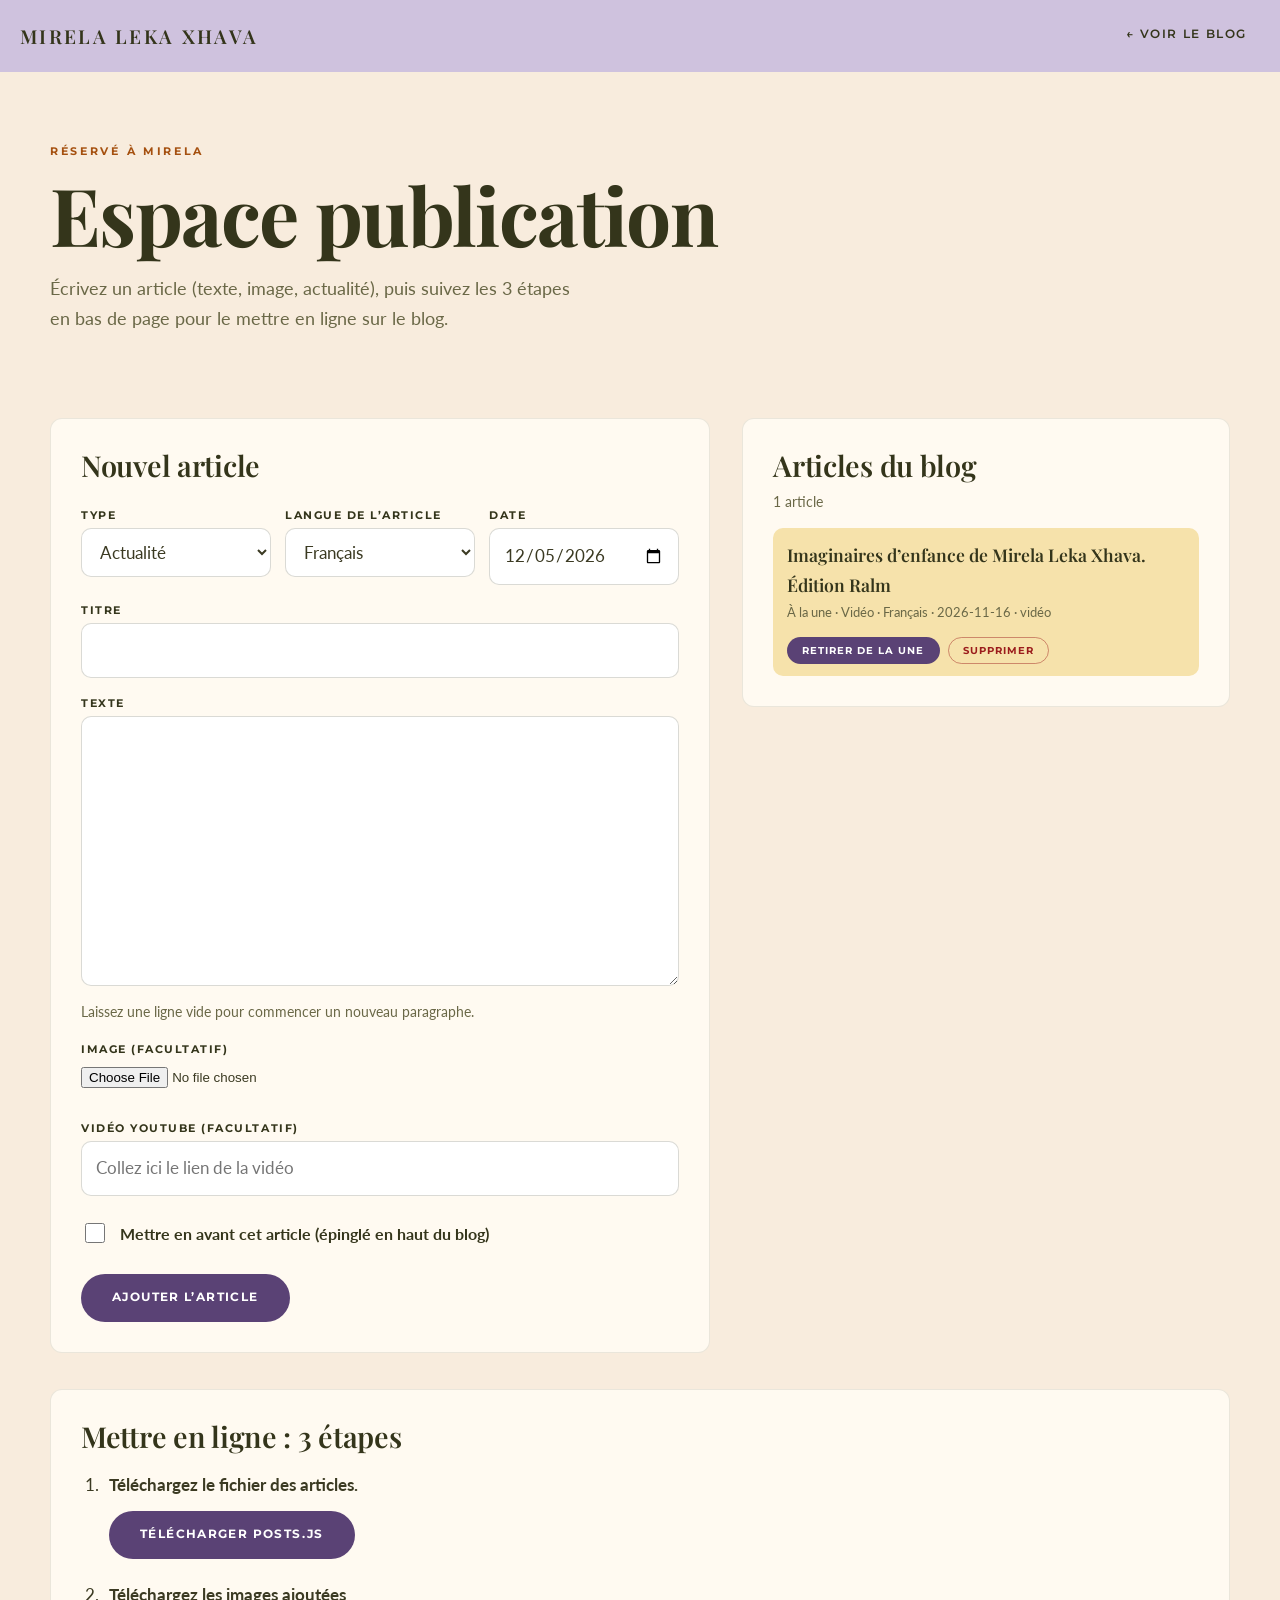
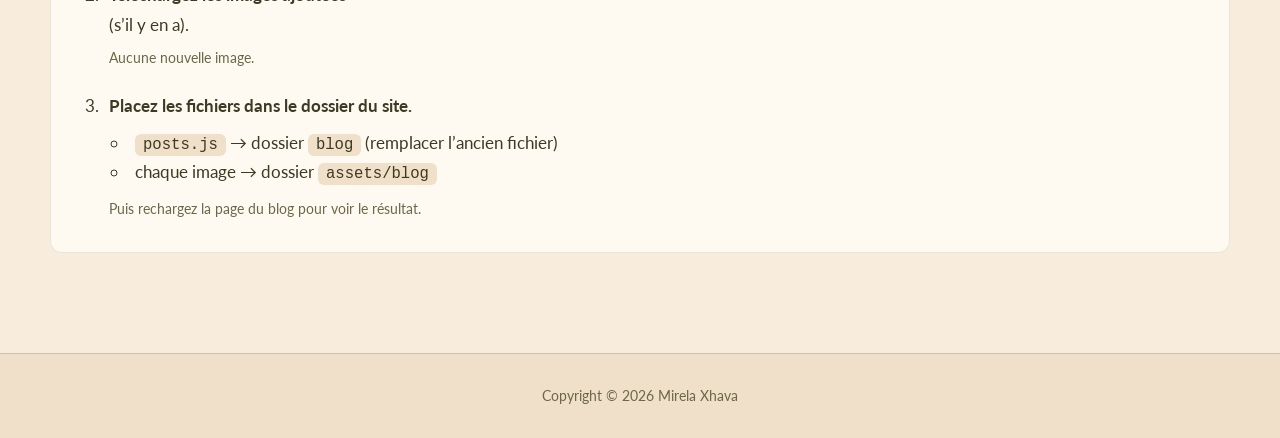
==== blog-admin.html @ 6d021f79 "Add files via upload" ====
<!DOCTYPE html>
<html lang="fr">
<head>
  <meta charset="utf-8">
  <meta name="viewport" content="width=device-width, initial-scale=1">
  <meta name="robots" content="noindex, nofollow">
  <title>Espace publication — Mirela Leka Xhava</title>
  <link rel="preconnect" href="https://fonts.googleapis.com">
  <link rel="preconnect" href="https://fonts.gstatic.com" crossorigin>
  <link href="https://fonts.googleapis.com/css2?family=Playfair+Display:ital,wght@0,400..900;1,400..900&family=Montserrat:wght@500;600;700&family=Lato:ital,wght@0,400;0,700;1,400&display=swap" rel="stylesheet">
  <link rel="stylesheet" href="css/style.css">
  <script src="blog/posts.js" defer></script>
  <script src="js/blog-admin.js" defer></script>
</head>
<body>
  <header class="topbar">
    <div class="bar">
      <a class="brand" href="index.html">Mirela <span>Leka Xhava</span></a>
      <nav class="nav" aria-label="Navigation"><a href="blog.html">← Voir le blog</a></nav>
    </div>
  </header>

  <main>
    <section class="page-hero">
      <div class="wrap">
        <span class="eyebrow">Réservé à Mirela</span>
        <h1>Espace publication</h1>
        <p>Écrivez un article (texte, image, actualité), puis suivez les 3 étapes en bas de page pour le mettre en ligne sur le blog.</p>
      </div>
    </section>

    <section class="section" style="padding-top:40px">
      <div class="wrap admin-grid">

        <form class="admin-card" id="post-form" autocomplete="off">
          <h2>Nouvel article</h2>

          <div class="admin-row">
            <div>
              <label for="f-type">Type</label>
              <select id="f-type">
                <option value="actu">Actualité</option>
                <option value="texte">Texte</option>
                <option value="photo">Photo</option>
                <option value="video">Vidéo</option>
              </select>
            </div>
            <div>
              <label for="f-lang">Langue de l’article</label>
              <select id="f-lang">
                <option value="fr">Français</option>
                <option value="sq">Shqip (albanais)</option>
                <option value="en">English</option>
                <option value="it">Italiano</option>
              </select>
            </div>
            <div>
              <label for="f-date">Date</label>
              <input type="date" id="f-date">
            </div>
          </div>

          <label for="f-title">Titre</label>
          <input type="text" id="f-title" maxlength="120" required>

          <label for="f-text">Texte</label>
          <textarea id="f-text" rows="9" required></textarea>
          <p class="admin-hint">Laissez une ligne vide pour commencer un nouveau paragraphe.</p>

          <label for="f-image">Image (facultatif)</label>
          <input type="file" id="f-image" accept="image/*">
          <img id="f-preview" alt="" hidden>

          <label for="f-video">Vidéo YouTube (facultatif)</label>
          <input type="text" id="f-video" placeholder="Collez ici le lien de la vidéo">

          <label class="admin-check" for="f-pinned">
            <input type="checkbox" id="f-pinned">
            Mettre en avant cet article (épinglé en haut du blog)
          </label>

          <p class="admin-error" id="f-error" role="alert" hidden></p>
          <button class="btn btn-primary" type="submit">Ajouter l’article</button>
        </form>

        <div>
          <div class="admin-card">
            <h2>Articles du blog</h2>
            <p class="admin-hint" id="count-line"></p>
            <ul class="admin-list" id="post-list"></ul>
          </div>
        </div>
      </div>

      <div class="wrap" style="margin-top:36px">
        <div class="admin-card admin-publish" id="publish">
          <h2>Mettre en ligne : 3 étapes</h2>
          <p class="admin-notice" id="dirty-note" hidden>Vous avez des changements pas encore publiés. Ne fermez pas cette page avant d’avoir téléchargé les fichiers ci-dessous.</p>
          <ol class="admin-steps">
            <li>
              <b>Téléchargez le fichier des articles.</b>
              <div><button class="btn btn-primary" type="button" id="dl-posts">Télécharger posts.js</button></div>
            </li>
            <li>
              <b>Téléchargez les images ajoutées</b> (s’il y en a).
              <div id="dl-images" class="admin-images"><span class="admin-hint">Aucune nouvelle image.</span></div>
            </li>
            <li>
              <b>Placez les fichiers dans le dossier du site.</b>
              <ul class="admin-where">
                <li><code>posts.js</code> → dossier <code>blog</code> (remplacer l’ancien fichier)</li>
                <li>chaque image → dossier <code>assets/blog</code></li>
              </ul>
              <span class="admin-hint">Puis rechargez la page du blog pour voir le résultat.</span>
            </li>
          </ol>
        </div>
      </div>
    </section>
  </main>

  <footer class="footer">Copyright © 2026 Mirela Xhava</footer>
</body>
</html>
---- css/style.css ----
/* ==========================================================
   Mirela Leka Xhava — site d'autrice
   Palette : crème, lavande, jaune moutarde, orange doux, vert-olive foncé (texte)
   Typo    : Playfair Display (titres) + Montserrat (menu, boutons) + Lato (texte)
   Principe : encadrés simples aux coins légèrement arrondis, aucun décor superflu.
   ========================================================== */

:root {
  --cream: #f8ecdd;
  --cream-2: #f0dfc9;
  --card: #fffaf1;
  --lavender: #cfc2de;
  --lavender-soft: #e6ddef;
  --mustard: #e9b44c;
  --mustard-soft: #f6e2ab;
  --coral-soft: #f1c8b5;
  --olive: #34351b;          /* texte et titres */
  --text: #3b3a22;
  --muted: #6a6847;
  --orange: #c8721d;         /* grands chiffres / accents de gros texte */
  --orange-text: #a5500f;    /* petit texte orange (contraste AA) */
  --orange-btn: #b45c17;     /* soulignement du menu actif */
  --violet: #5a4275;         /* boutons : violet profond tiré de la lavande (texte blanc, contraste ~8:1) */
  --violet-deep: #3e2d56;    /* survol des boutons */
  --line: rgba(52, 53, 27, .18);
  --shadow: 0 6px 20px rgba(52, 53, 27, .08);
  --radius: 12px;
  --serif: 'Playfair Display', 'Georgia', serif;
  --ui: 'Montserrat', system-ui, -apple-system, 'Segoe UI', sans-serif;
  --body: 'Lato', system-ui, -apple-system, 'Segoe UI', sans-serif;
  --bar-h: 72px;
}

*, *::before, *::after { box-sizing: border-box; }
html { scroll-behavior: smooth; scroll-padding-top: calc(var(--bar-h) + 12px); }
body {
  margin: 0;
  font-family: var(--body);
  font-size: 1.06rem;
  line-height: 1.7;
  color: var(--text);
  background: var(--cream);
  -webkit-font-smoothing: antialiased;
  overflow-x: clip;
}
img { max-width: 100%; display: block; }
a { color: var(--orange-text); }
a:hover { color: var(--olive); }
h1, h2, h3 { font-family: var(--serif); font-weight: 600; line-height: 1.15; margin: 0; color: var(--olive); letter-spacing: -.01em; }
p { margin: 0 0 1.1em; }

.wrap { width: min(1180px, 100% - 48px); margin-inline: auto; }
.wrap-narrow { width: min(820px, 100% - 48px); margin-inline: auto; }

.skip { position: absolute; left: -999px; top: 8px; background: #fff; color: var(--olive); padding: 8px 14px; border-radius: 8px; z-index: 200; }
.skip:focus { left: 8px; }

/* ---------- Bande de navigation (claire) ---------- */
.topbar { position: sticky; top: 0; z-index: 100; background: var(--lavender); color: var(--olive); }
.bar { height: var(--bar-h); display: flex; align-items: center; gap: 28px; width: min(1280px, 100% - 40px); margin-inline: auto; }
.brand { font-family: var(--serif); font-size: 1.2rem; font-weight: 600; letter-spacing: .12em; text-transform: uppercase; color: var(--olive); text-decoration: none; white-space: nowrap; }
.brand span { font-style: normal; color: inherit; }
.brand:hover { color: var(--orange-text); }

.nav { display: flex; gap: 4px; margin-left: auto; align-items: center; }
.nav a { font-family: var(--ui); color: var(--olive); text-decoration: none; font-size: .72rem; font-weight: 600; letter-spacing: .14em; text-transform: uppercase; padding: 10px 13px; border-bottom: 2px solid transparent; transition: color .2s, border-color .2s; }
.nav a:hover { color: var(--orange-text); }
.nav a[aria-current="page"] { font-weight: 700; border-bottom-color: var(--orange-btn); }

.bar-right { display: flex; align-items: center; gap: 10px; }
.lang { position: relative; }
.lang-btn { display: inline-flex; align-items: center; gap: 8px; background: transparent; color: var(--olive); border: 1.5px solid rgba(52, 53, 27, .5); border-radius: 999px; padding: 8px 16px; font: 700 .72rem var(--ui); letter-spacing: .12em; cursor: pointer; transition: background .2s; }
.lang-btn:hover { background: rgba(255, 255, 255, .45); }
.lang-btn svg { width: 14px; height: 14px; transition: transform .2s; }
.lang-btn[aria-expanded="true"] svg { transform: rotate(180deg); }
.lang-menu { position: absolute; right: 0; top: calc(100% + 10px); min-width: 170px; background: #3c3f44; border-radius: 10px; padding: 8px; margin: 0; list-style: none; box-shadow: 0 16px 40px rgba(0, 0, 0, .25); display: none; }
.lang-menu.open { display: block; }
.lang-menu button { width: 100%; text-align: left; background: none; border: 0; color: #fff; cursor: pointer; font: 700 .76rem var(--ui); letter-spacing: .12em; text-transform: uppercase; padding: 11px 14px; border-radius: 7px; }
.lang-menu button:hover, .lang-menu button:focus-visible { background: rgba(255, 255, 255, .14); outline: none; }
.lang-menu button[aria-current="true"] { color: var(--mustard); }

.burger { display: none; background: none; border: 1.5px solid rgba(52, 53, 27, .5); color: var(--olive); width: 42px; height: 38px; border-radius: 10px; cursor: pointer; }
.burger span, .burger span::before, .burger span::after { display: block; width: 18px; height: 2px; background: var(--olive); margin: auto; position: relative; content: ''; }
.burger span::before { position: absolute; top: -6px; left: 0; }
.burger span::after { position: absolute; top: 6px; left: 0; }

/* ---------- Boutons (pilule, majuscules) ---------- */
.btn { display: inline-flex; align-items: center; justify-content: center; gap: 8px; padding: 15px 30px; border-radius: 999px; text-decoration: none; font: 700 .72rem var(--ui); letter-spacing: .12em; text-transform: uppercase; border: 1.5px solid transparent; transition: transform .15s, background .2s, color .2s, border-color .2s; cursor: pointer; text-align: center; line-height: 1.35; }
.btn:hover { transform: translateY(-2px); }
.btn-primary { background: var(--violet); color: #fff; }
.btn-primary:hover { background: var(--violet-deep); color: #fff; }
.btn-ghost { background: transparent; color: var(--olive); border-color: rgba(52, 53, 27, .55); }
.btn-ghost:hover { background: var(--olive); color: #fff; border-color: var(--olive); }
.btn:focus-visible, .lang-btn:focus-visible, .nav a:focus-visible, .burger:focus-visible { outline: 3px solid var(--mustard); outline-offset: 2px; }
.btn-out::after { content: '↗'; font-size: .95rem; letter-spacing: 0; }

/* ---------- Titres de section ---------- */
.eyebrow { display: block; font: 700 .7rem var(--ui); letter-spacing: .24em; text-transform: uppercase; color: var(--orange-text); margin-bottom: 14px; }
.section { padding: 100px 0; }
.section-head { margin-bottom: 48px; }
.section-head h2 { font-size: clamp(2.3rem, 4.6vw, 3.5rem); }
.section-head p { color: var(--muted); max-width: 56ch; margin-top: 16px; }
.center { text-align: center; }
.section-head.center p { margin-inline: auto; }

/* Apparition douce */
.js .reveal { opacity: 0; translate: 0 22px; transition: opacity .7s ease, translate .7s ease, transform .25s, box-shadow .25s; }
.js .reveal.in { opacity: 1; translate: none; }

/* ---------- Hero ---------- */
/* Bandeau photo sous la barre de menu */
.banner { height: clamp(150px, 21vw, 300px); overflow: hidden; background: var(--cream-2); }
.banner img { width: 100%; height: 100%; object-fit: cover; object-position: 62% 50%; }

.hero { padding: 60px 0 88px; }
.hero-grid { display: grid; grid-template-columns: 1.3fr .7fr; gap: 64px; align-items: center; }
/* Nom : écriture manuscrite élégante (plume), sur une seule ligne ; le « M » initial domine */
.hero-name { font-family: 'Bonheur Royale', 'Snell Roundhand', cursive; font-size: clamp(3rem, 8.4vw, 6.6rem); font-weight: 400; line-height: 1.1; letter-spacing: 0; white-space: nowrap; margin: 40px 0 20px; color: var(--olive); }
.hero-name .cap { font-size: 1.35em; line-height: .6; }
.hero-quote { font-family: var(--serif); font-style: italic; font-weight: 400; font-size: clamp(1.4rem, 2.2vw, 1.9rem); line-height: 1.4; color: var(--olive); margin: 0 0 38px; padding-left: 22px; border-left: 3px solid var(--mustard); }
.hero-cta { display: flex; flex-wrap: wrap; gap: 14px; }
.hero-photo { width: 100%; max-width: 340px; justify-self: center; }
.hero-photo img { width: 100%; height: auto; aspect-ratio: 1 / 1.04; object-fit: cover; object-position: 50% 22%; border-radius: 16px; box-shadow: var(--shadow); }

/* Photos interactives : inclinaison douce au survol (voir initTilt dans main.js) */
.tilt { transition: transform .55s cubic-bezier(.2, .8, .2, 1), box-shadow .4s ease; will-change: transform; }
.tilt.is-tilting { transition: transform .12s ease-out, box-shadow .4s ease; box-shadow: 0 24px 48px rgba(52, 53, 27, .3); }

/* Bande défilante (lavande, fine) */
.ticker { background: var(--lavender); height: 54px; display: flex; align-items: center; overflow: hidden; }
.ticker-viewport { width: 100%; overflow: hidden; -webkit-mask-image: linear-gradient(90deg, transparent, #000 7%, #000 93%, transparent); mask-image: linear-gradient(90deg, transparent, #000 7%, #000 93%, transparent); }
.ticker-track { display: flex; width: max-content; animation: ticker var(--dur, 40s) linear infinite; will-change: transform; }
.ticker:hover .ticker-track { animation-play-state: paused; }
.ticker-group { display: flex; flex: none; align-items: center; list-style: none; margin: 0; padding: 0; }
.ticker-group li { display: flex; align-items: baseline; gap: 12px; padding: 0 34px; position: relative; white-space: nowrap; color: var(--olive); }
.ticker-group li::after { content: ''; position: absolute; right: -3px; top: 50%; width: 6px; height: 6px; margin-top: -3px; border-radius: 50%; background: var(--orange); }
.ticker-group b { font-family: var(--serif); font-weight: 600; font-size: 1.45rem; line-height: 1; }
.ticker-group span { font: 700 .68rem var(--ui); letter-spacing: .18em; text-transform: uppercase; }
@keyframes ticker { to { transform: translateX(-50%); } }

/* ---------- Biographie ---------- */
.bio-grid { display: grid; grid-template-columns: 400px 1fr; gap: 80px; align-items: start; }
.bio-side { position: sticky; top: calc(var(--bar-h) + 28px); }
.bio-side img { width: 100%; height: auto; aspect-ratio: 1; object-fit: cover; border-radius: 16px; box-shadow: var(--shadow); }
.bio-text p { font-size: 1.06rem; }
.bio-text p:first-of-type { font-family: var(--serif); font-size: 1.5rem; line-height: 1.5; color: var(--olive); }
.members { margin-top: 34px; padding: 26px 30px; background: var(--card); border: 1px solid var(--line); border-radius: var(--radius); }
.members h3 { font-size: 1.5rem; margin-bottom: 14px; }
.members ul { margin: 0; padding: 0; list-style: none; display: grid; gap: 9px; }
.members li { padding-left: 22px; position: relative; font-size: .98rem; }
.members li::before { content: ''; position: absolute; left: 0; top: .6em; width: 8px; height: 8px; border-radius: 50%; background: var(--mustard); }
.bio-closing { margin-top: 30px; font-family: var(--serif); font-style: italic; font-size: 1.4rem; line-height: 1.4; color: var(--orange-text); }

/* ---------- Livres ---------- */
.books { background: var(--mustard-soft); }
.book-feature { display: grid; grid-template-columns: 340px 1fr; gap: 64px; align-items: center; background: var(--lavender); border-radius: 16px; padding: 48px 56px; margin-bottom: 28px; }
.feature-cover { display: flex; align-items: center; justify-content: center; height: 460px; }
.feature-cover img { height: 100%; width: auto; max-width: 100%; object-fit: contain; border-radius: 3px; box-shadow: 0 14px 34px rgba(52, 53, 27, .3); }
.feature-label { display: inline-block; background: var(--olive); color: #fff; font: 700 .66rem var(--ui); letter-spacing: .16em; text-transform: uppercase; padding: 7px 14px; border-radius: 999px; margin-bottom: 20px; }
.feature-body h3 { font-size: clamp(2.4rem, 4.4vw, 3.6rem); font-weight: 700; margin-bottom: 8px; }
.feature-body .book-tag { display: block; margin-bottom: 4px; color: var(--olive); }
.feature-body .book-meta { margin-bottom: 18px; color: var(--olive); opacity: .8; }
.feature-desc { max-width: 50ch; margin-bottom: 28px; color: var(--olive); }
.feature-links { display: flex; flex-wrap: wrap; gap: 12px; }
.feature-links .btn { padding: 13px 22px; }

.book-grid { display: grid; grid-template-columns: repeat(4, 1fr); gap: 20px; }
.book { background: var(--card); border: 1px solid rgba(52, 53, 27, .1); border-radius: var(--radius); display: flex; flex-direction: column; overflow: hidden; transition: transform .25s, box-shadow .25s; }
.book:hover { transform: translateY(-4px); box-shadow: var(--shadow); }
.book-cover { height: 320px; display: flex; align-items: center; justify-content: center; padding: 24px 24px 16px; background: var(--cream-2); }
.book-cover img { height: 100%; width: auto; max-width: 100%; object-fit: contain; box-shadow: 0 10px 22px rgba(52, 53, 27, .25); border-radius: 2px; }
.book-body { padding: 20px 20px 22px; display: flex; flex-direction: column; gap: 5px; flex: 1; }
.book-tag { font: 700 .64rem var(--ui); letter-spacing: .14em; text-transform: uppercase; color: var(--orange-text); }
.book h3 { font-size: 1.45rem; line-height: 1.2; }
.book-sub { color: var(--muted); font-size: .92rem; font-style: italic; margin: 0; }
.book-meta { color: var(--muted); font-size: .88rem; margin: 2px 0 12px; }
.book-links { margin-top: auto; display: grid; gap: 8px; }
.book-links .btn { padding: 12px 16px; font-size: .64rem; justify-content: space-between; text-align: left; }

/* ---------- Aller plus loin ---------- */
.more-grid { display: grid; grid-template-columns: repeat(3, 1fr); gap: 20px; }
.more-card { display: flex; flex-direction: column; text-decoration: none; border-radius: var(--radius); padding: 34px 30px 30px; min-height: 270px; transition: transform .25s, box-shadow .25s; color: var(--olive); background: var(--coral-soft); }
.more-card:nth-child(2) { background: var(--lavender-soft); }
.more-card:nth-child(3) { background: var(--mustard-soft); }
.more-card:hover { transform: translateY(-4px); box-shadow: var(--shadow); color: var(--olive); }
.more-card .num { font: 700 .72rem var(--ui); letter-spacing: .2em; color: var(--orange-text); margin-bottom: auto; }
.more-card h3 { font-size: 1.9rem; margin: 36px 0 10px; }
.more-card p { margin-bottom: 20px; color: var(--olive); opacity: .85; }
.more-card .go { font: 700 .7rem var(--ui); letter-spacing: .16em; text-transform: uppercase; color: var(--orange-text); }
.more-card .go::after { content: ' →'; display: inline-block; transition: transform .2s; }
.more-card:hover .go::after { transform: translateX(5px); }

/* ---------- Contact ---------- */
.contact { background: var(--mustard); text-align: center; padding: 64px 0; position: relative; }
/* cadre très fin à l'intérieur de la zone jaune, près du bord sans le toucher */
.contact::before { content: ''; position: absolute; inset: 24px; border: 1px solid rgba(52, 53, 27, .5); border-radius: 10px; pointer-events: none; }
.contact h2 { font-size: clamp(2.5rem, 5vw, 3.8rem); margin-bottom: 16px; }
.contact .eyebrow { color: var(--olive); opacity: .75; }
.contact p { max-width: 52ch; margin-inline: auto; color: var(--olive); }
.contact-mail { margin: 4px 0 8px; font-family: var(--serif); font-weight: 800; font-size: clamp(1.15rem, 2vw, 1.4rem); letter-spacing: .01em; }
.contact-mail a { color: var(--olive); text-decoration: none; overflow-wrap: anywhere; }
.contact-mail a:hover { color: var(--orange-text); }
.contact-actions { display: flex; flex-wrap: wrap; justify-content: center; gap: 14px; margin-top: 18px; }

/* ---------- Pied de page ---------- */
.footer { background: var(--cream-2); color: var(--muted); text-align: center; padding: 30px 20px; font-size: .9rem; border-top: 1px solid var(--line); }
.footer .credit { display: block; margin-top: 6px; font-size: .78rem; opacity: .85; }
.footer .credit a { color: inherit; }

/* ---------- Pages intérieures ---------- */
.page-hero { padding: 72px 0 44px; }
.page-hero h1 { font-size: clamp(2.8rem, 6.4vw, 5rem); font-weight: 700; line-height: 1.05; letter-spacing: -.02em; }
.page-hero p { color: var(--muted); max-width: 54ch; margin: 18px 0 0; font-size: 1.1rem; }

/* Prix */
.prize-list { border-bottom: 1px solid var(--line); }
.prize { display: grid; grid-template-columns: 150px 1fr auto; gap: 32px; align-items: center; padding: 30px 4px; border-top: 1px solid var(--line); }
.prize-year { font-family: var(--serif); font-size: 2.6rem; font-weight: 600; line-height: 1; color: var(--orange); }
.prize-year.star { color: var(--muted); opacity: .6; }
.prize h2 { font-size: 1.7rem; margin-bottom: 6px; line-height: 1.2; }
.prize p { margin: 0; color: var(--muted); }
.prize-thumb { width: 140px; height: 100px; object-fit: cover; border-radius: 8px; cursor: zoom-in; }
.prize-more { font-family: var(--serif); font-style: italic; font-size: 1.5rem; color: var(--orange-text); margin-top: 30px; }

/* Entretiens */
.talk-list { display: grid; gap: 20px; }
.talk { background: var(--lavender-soft); border-radius: var(--radius); padding: 40px 42px; display: grid; gap: 12px; }
.talk:nth-child(2) { background: var(--mustard-soft); }
.talk-meta { display: flex; flex-wrap: wrap; gap: 10px; align-items: center; font-size: .88rem; color: var(--olive); }
.chip { display: inline-block; background: rgba(255, 255, 255, .65); color: var(--olive); padding: 4px 14px; font: 700 .64rem var(--ui); letter-spacing: .1em; text-transform: uppercase; border-radius: 999px; }
.talk h2 { font-size: 1.9rem; max-width: 28ch; }
.talk p { margin: 0 0 6px; color: var(--olive); }
.talk .btn { justify-self: start; margin-top: 10px; }

/* Galerie */
.gallery { columns: 3 280px; column-gap: 20px; }
.shot { break-inside: avoid; margin: 0 0 20px; background: var(--card); border: 1px solid rgba(52, 53, 27, .1); border-radius: var(--radius); overflow: hidden; }
.shot .frame { overflow: hidden; }
.shot img { width: 100%; height: auto; cursor: zoom-in; transition: transform .4s; }
.shot:hover img { transform: scale(1.03); }
.shot figcaption { padding: 14px 18px 18px; font-size: .92rem; color: var(--muted); line-height: 1.5; }

/* Lightbox */
.lightbox { position: fixed; inset: 0; z-index: 300; background: rgba(30, 28, 18, .92); display: none; align-items: center; justify-content: center; flex-direction: column; padding: 28px; gap: 14px; }
.lightbox.open { display: flex; }
.lightbox img { max-width: min(1100px, 100%); max-height: 78vh; border-radius: 6px; }
.lightbox p { color: #f1ead9; text-align: center; max-width: 70ch; margin: 0; font-size: .98rem; }
.lightbox button { position: absolute; top: 18px; right: 22px; background: rgba(255, 255, 255, .16); border: 0; color: #fff; width: 44px; height: 44px; border-radius: 50%; font-size: 1.5rem; cursor: pointer; }
.lightbox button:hover { background: rgba(255, 255, 255, .28); }

/* ---------- Blog ---------- */
.post-grid { display: grid; grid-template-columns: repeat(3, 1fr); gap: 22px; align-items: start; }
.post-card { display: flex; flex-direction: column; background: var(--card); border: 1px solid rgba(52, 53, 27, .1); border-radius: var(--radius); overflow: hidden; text-decoration: none; color: var(--text); transition: transform .25s, box-shadow .25s; }
.post-card:hover { transform: translateY(-4px); box-shadow: var(--shadow); color: var(--text); }
.post-card .thumb { width: 100%; height: auto; aspect-ratio: 16 / 10; object-fit: cover; display: block; background: var(--cream-2); }
.post-body { padding: 20px 22px 24px; display: flex; flex-direction: column; gap: 10px; flex: 1; }
.post-meta { display: flex; flex-wrap: wrap; gap: 8px; align-items: center; font-size: .84rem; color: var(--muted); }
.chip[data-type="actu"] { background: var(--mustard-soft); }
.chip[data-type="texte"] { background: var(--lavender-soft); }
.chip[data-type="photo"] { background: var(--coral-soft); }
.chip-lang { background: transparent; border: 1px solid var(--line); }
.post-title { font-size: 1.55rem; line-height: 1.15; margin: 0; }
.post-excerpt { margin: 0; color: var(--text); }
.post-more { margin-top: auto; font: 700 .68rem var(--ui); letter-spacing: .16em; text-transform: uppercase; color: var(--orange-text); }
.post-empty { text-align: center; color: var(--muted); padding: 24px 0 8px; }
.blog-welcome { max-width: 720px; margin: 0 auto 36px; padding: 24px 30px; background: var(--mustard-soft); border-radius: var(--radius); text-align: center; font-family: var(--serif); font-style: italic; font-size: 1.35rem; line-height: 1.45; color: var(--olive); }

.post-view { max-width: 760px; margin-inline: auto; padding-top: 24px; }
.post-view .post-meta { margin-top: 20px; }
.post-view h1 { font-size: clamp(2.2rem, 5vw, 3.4rem); margin: 12px 0 22px; }
.post-back { font: 700 .72rem var(--ui); letter-spacing: .14em; text-transform: uppercase; color: var(--olive); text-decoration: none; }
.post-back:hover { color: var(--orange-text); }
.post-image { width: 100%; height: auto; border-radius: var(--radius); margin: 6px 0 28px; display: block; }
.post-para { font-size: 1.12rem; white-space: pre-line; }
.post-view .btn { margin-top: 18px; }

/* Articles mis en avant (épinglés) et vidéos */
.chip[data-type="video"] { background: var(--lavender); }
.chip-pin { background: var(--olive); color: #fff; }
.post-card.is-pinned { grid-column: 1 / -1; flex-direction: row; background: #fff; border-color: rgba(52, 53, 27, .28); box-shadow: var(--shadow); }
.post-card.is-pinned .thumb, .post-card.is-pinned .post-media-video { width: 46%; flex: none; aspect-ratio: auto; min-height: 280px; height: auto; }
.post-card.is-pinned .thumb { object-fit: cover; }
.post-card.is-pinned .post-body { padding: 34px 40px; justify-content: center; }
.post-card.is-pinned .post-title { font-size: clamp(1.8rem, 3vw, 2.4rem); }
.post-media-video { aspect-ratio: 16 / 10; background: var(--lavender); display: grid; place-items: center; }
.play { width: 72px; height: 72px; border-radius: 50%; background: var(--violet); position: relative; box-shadow: 0 8px 22px rgba(62, 45, 86, .35); transition: transform .25s; }
.play::after { content: ''; position: absolute; left: 29px; top: 21px; border-left: 22px solid #fff; border-top: 15px solid transparent; border-bottom: 15px solid transparent; }
.post-card:hover .play { transform: scale(1.1); }
.post-video { position: relative; aspect-ratio: 16 / 9; border-radius: var(--radius); overflow: hidden; background: #1c1c14; margin: 6px 0 14px; }
.post-video iframe { position: absolute; inset: 0; width: 100%; height: 100%; border: 0; }
.post-yt { display: inline-block; margin: 0 0 26px; font: 700 .72rem var(--ui); letter-spacing: .14em; text-transform: uppercase; color: var(--orange-text); }

/* Section « À la une » de l'accueil */
.featured-home[hidden] { display: none; }
.featured-home { padding-bottom: 40px; }
.home-featured { display: grid; gap: 22px; max-width: 1040px; margin-inline: auto; }
.home-featured-all { text-align: center; margin: 34px 0 0; }

/* Espace publication */
.admin-grid { display: grid; grid-template-columns: 1.15fr .85fr; gap: 32px; align-items: start; }
.admin-card { background: var(--card); border: 1px solid rgba(52, 53, 27, .1); border-radius: var(--radius); padding: 30px; }
.admin-card h2 { font-size: 1.8rem; margin-bottom: 8px; }
.admin-card label { display: block; font: 700 .68rem var(--ui); letter-spacing: .14em; text-transform: uppercase; color: var(--olive); margin: 18px 0 6px; }
.admin-card input[type="text"], .admin-card input[type="date"], .admin-card select, .admin-card textarea { width: 100%; padding: 12px 14px; border: 1px solid var(--line); border-radius: 10px; background: #fff; font: inherit; color: var(--text); }
.admin-card textarea { resize: vertical; line-height: 1.6; }
.admin-card input:focus, .admin-card select:focus, .admin-card textarea:focus { outline: 3px solid var(--lavender); border-color: var(--violet); }
.admin-row { display: grid; grid-template-columns: 1fr 1fr 1fr; gap: 14px; }
.admin-hint { color: var(--muted); font-size: .88rem; margin: 6px 0 0; }
.admin-error { color: #9b1c1c; font-weight: 700; margin: 14px 0 0; }
.admin-card label.admin-check { display: flex; align-items: center; gap: 12px; text-transform: none; letter-spacing: 0; font: 700 1rem var(--body); color: var(--olive); margin-top: 24px; cursor: pointer; }
.admin-card label.admin-check input { width: 20px; height: 20px; accent-color: var(--violet); flex: none; }
.admin-actions { display: flex; gap: 8px; flex: none; flex-wrap: wrap; justify-content: flex-end; }
.admin-pin { background: none; border: 1px solid rgba(90, 66, 117, .5); color: var(--violet); border-radius: 999px; padding: 6px 14px; font: 700 .64rem var(--ui); letter-spacing: .1em; text-transform: uppercase; cursor: pointer; }
.admin-pin:hover, .admin-pin.is-on { background: var(--violet); color: #fff; }
.admin-item.is-pinned { background: var(--mustard-soft); }
.admin-card .btn { margin-top: 22px; }
#f-preview { max-width: 220px; border-radius: 10px; margin-top: 12px; }
.admin-list { list-style: none; margin: 14px 0 0; padding: 0; display: grid; gap: 10px; }
.admin-item { display: flex; justify-content: space-between; align-items: center; gap: 14px; padding: 12px 14px; background: var(--cream); border-radius: 10px; }
.admin-item { flex-wrap: wrap; }
.admin-item-info { display: grid; gap: 2px; min-width: 0; flex: 1 1 220px; }
.admin-item-info strong { font-family: var(--serif); font-size: 1.1rem; font-weight: 600; color: var(--olive); }
.admin-item-info span { font-size: .8rem; color: var(--muted); }
.admin-del { flex: none; background: none; border: 1px solid rgba(155, 28, 28, .45); color: #9b1c1c; border-radius: 999px; padding: 6px 14px; font: 700 .64rem var(--ui); letter-spacing: .1em; text-transform: uppercase; cursor: pointer; }
.admin-del:hover { background: #9b1c1c; color: #fff; }
.admin-notice { background: var(--mustard-soft); border-radius: 10px; padding: 12px 16px; margin: 12px 0 0; color: var(--olive); }
.admin-steps { margin: 18px 0 0; padding-left: 22px; display: grid; gap: 22px; }
.admin-steps li { padding-left: 6px; }
.admin-steps b { display: block; font-size: 1.05rem; margin-bottom: 2px; }
.admin-steps .btn { margin-top: 10px; }
.admin-images { display: flex; flex-wrap: wrap; gap: 10px; }
.admin-where { margin: 8px 0 6px; padding-left: 20px; }
.admin-where code { background: var(--cream-2); padding: 2px 8px; border-radius: 6px; font-size: .92em; }

/* ---------- Responsive ---------- */
/* le menu a 8 entrées : il passe en « burger » un peu plus tôt */
@media (max-width: 980px) {
  .burger { display: inline-block; }
  .nav { position: absolute; left: 0; right: 0; top: var(--bar-h); background: var(--lavender); flex-direction: column; align-items: stretch; padding: 8px 20px 18px; margin: 0; display: none; border-top: 1px solid rgba(52, 53, 27, .2); box-shadow: 0 16px 28px rgba(52, 53, 27, .15); }
  .nav.open { display: flex; }
  .nav a { padding: 14px 6px; font-size: .78rem; border-bottom: 0; }
  .nav a[aria-current="page"] { color: var(--orange-text); }
  .bar-right { margin-left: auto; }
}
@media (max-width: 1120px) {
  .nav a { padding: 10px 8px; font-size: .66rem; }
  .bar { gap: 14px; }
  .brand { font-size: 1.05rem; letter-spacing: .1em; }
  .book-grid { grid-template-columns: repeat(2, 1fr); }
  .book-feature { grid-template-columns: 300px 1fr; gap: 44px; padding: 40px; }
}
@media (max-width: 900px) {
  .burger { display: inline-block; }
  .nav { position: absolute; left: 0; right: 0; top: var(--bar-h); background: var(--lavender); flex-direction: column; align-items: stretch; padding: 8px 20px 18px; margin: 0; display: none; border-top: 1px solid rgba(52, 53, 27, .2); box-shadow: 0 16px 28px rgba(52, 53, 27, .15); }
  .nav.open { display: flex; }
  .nav a { padding: 14px 6px; font-size: .78rem; border-bottom: 0; }
  .nav a[aria-current="page"] { color: var(--orange-text); }
  .bar-right { margin-left: auto; }
  .hero { padding: 40px 0 72px; }
  .hero-grid { grid-template-columns: 1fr; gap: 40px; }
  .hero-photo { order: -1; max-width: 300px; }
  .bio-grid { grid-template-columns: 1fr; gap: 40px; }
  .bio-side { position: static; max-width: 440px; }
  .book-feature { grid-template-columns: 1fr; padding: 36px 28px; gap: 32px; }
  .feature-cover { height: 380px; }
  .more-grid { grid-template-columns: 1fr; }
  .more-card { min-height: 0; }
  .more-card h3 { margin-top: 24px; }
  .prize { grid-template-columns: 1fr; gap: 10px; padding: 26px 4px; }
  .section { padding: 76px 0; }
}
@media (max-width: 640px) {
  .wrap, .wrap-narrow { width: calc(100% - 32px); }
  .bar { width: calc(100% - 28px); }
  .brand { font-size: .92rem; letter-spacing: .08em; }
  .book-grid { grid-template-columns: 1fr; max-width: 400px; margin-inline: auto; }
  .talk { padding: 32px 24px; }
  .ticker-group li { padding: 0 24px; }
  .contact::before { inset: 10px; }
}
@media (max-width: 1120px) {
  .post-grid { grid-template-columns: repeat(2, 1fr); }
}
@media (max-width: 900px) {
  .admin-grid { grid-template-columns: 1fr; }
  .post-card.is-pinned { flex-direction: column; }
  .post-card.is-pinned .thumb, .post-card.is-pinned .post-media-video { width: 100%; min-height: 0; aspect-ratio: 16 / 10; }
  .post-card.is-pinned .post-body { padding: 24px 22px 26px; }
}
@media (max-width: 640px) {
  .post-grid { grid-template-columns: 1fr; }
  .admin-row { grid-template-columns: 1fr; }
  .admin-card { padding: 22px; }
}
@media (prefers-reduced-motion: reduce) {
  *, *::before, *::after { transition: none !important; scroll-behavior: auto !important; animation: none !important; }
  .js .reveal { opacity: 1; translate: none; }
  /* bande fixe, sans défilement */
  .ticker-track { width: 100%; justify-content: center; flex-wrap: wrap; }
  .ticker-group.clone, .ticker-group li.dup { display: none; }
  .ticker { height: auto; padding: 12px 0; }
  .ticker-viewport { -webkit-mask-image: none; mask-image: none; }
}
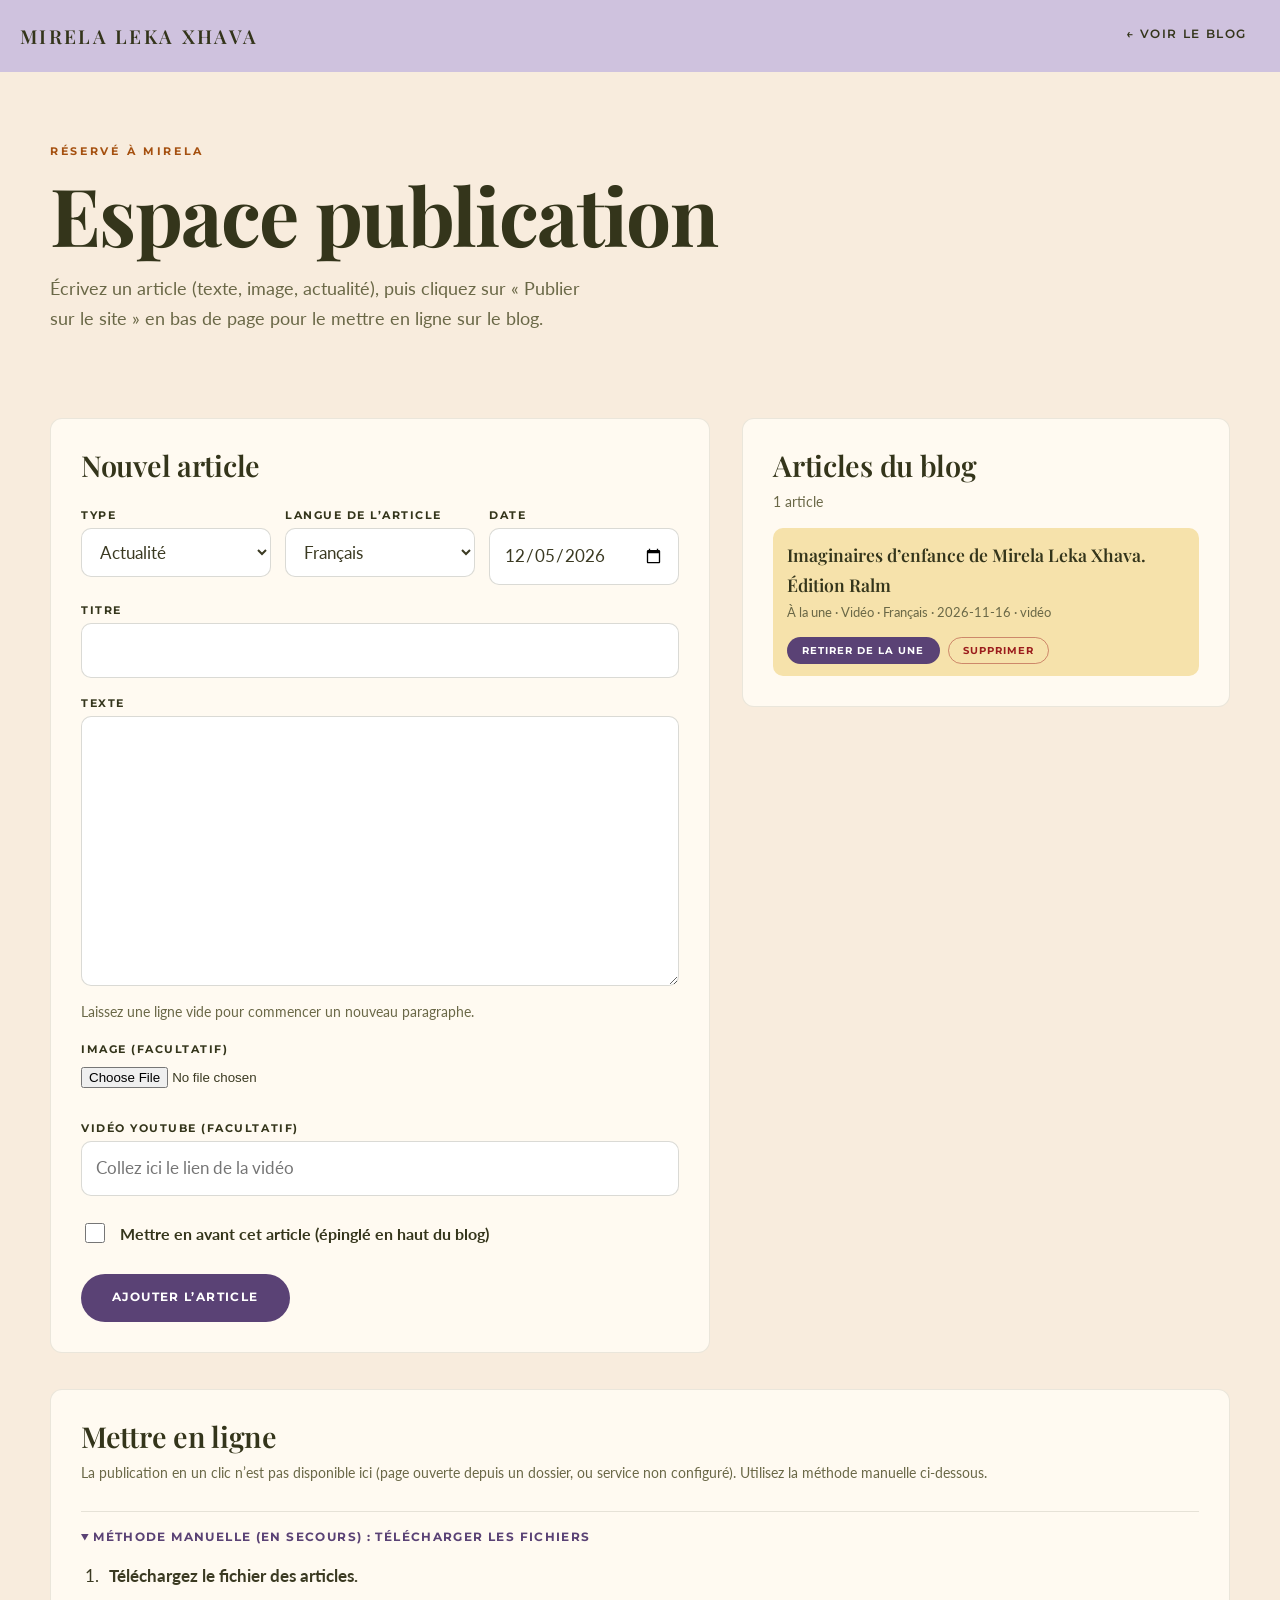
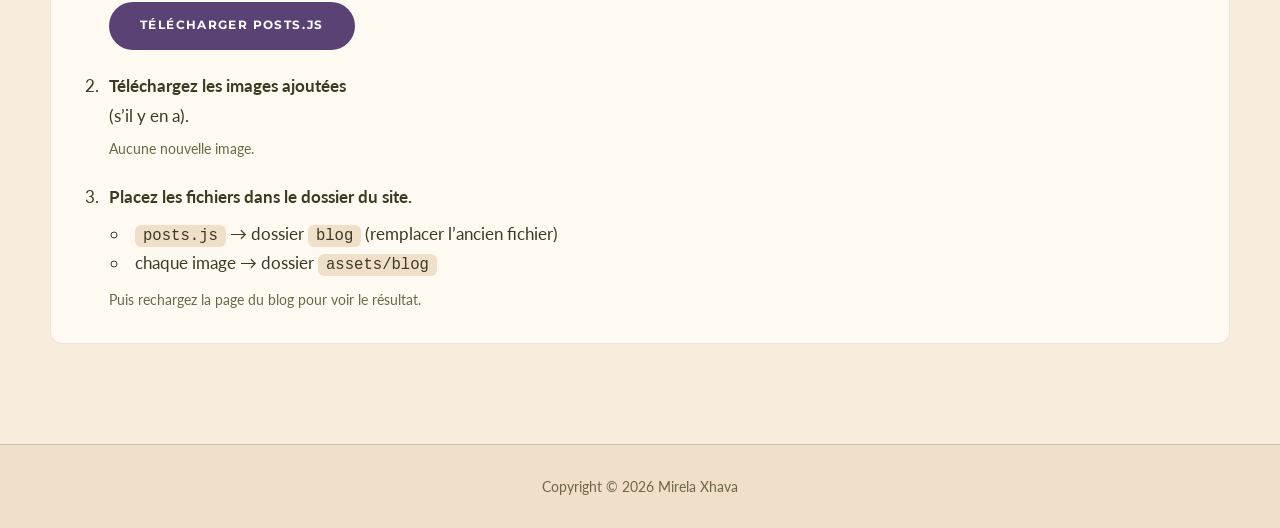
==== commit 914b5adf: "Add files via upload" ====
--- a/blog-admin.html
+++ b/blog-admin.html
@@ -25,7 +25,7 @@
       <div class="wrap">
         <span class="eyebrow">Réservé à Mirela</span>
         <h1>Espace publication</h1>
-        <p>Écrivez un article (texte, image, actualité), puis suivez les 3 étapes en bas de page pour le mettre en ligne sur le blog.</p>
+        <p>Écrivez un article (texte, image, actualité), puis cliquez sur « Publier sur le site » en bas de page pour le mettre en ligne sur le blog.</p>
       </div>
     </section>
 
@@ -94,8 +94,26 @@
 
       <div class="wrap" style="margin-top:36px">
         <div class="admin-card admin-publish" id="publish">
-          <h2>Mettre en ligne : 3 étapes</h2>
-          <p class="admin-notice" id="dirty-note" hidden>Vous avez des changements pas encore publiés. Ne fermez pas cette page avant d’avoir téléchargé les fichiers ci-dessous.</p>
+          <h2>Mettre en ligne</h2>
+          <p class="admin-notice" id="dirty-note" hidden>Vous avez des changements pas encore publiés. Ne fermez pas cette page avant de les avoir publiés.</p>
+
+          <div id="online" hidden>
+            <p class="admin-hint">Un seul clic : les changements sont envoyés au site, qui se met à jour tout seul.</p>
+            <label for="f-password">Mot de passe</label>
+            <input type="password" id="f-password" autocomplete="current-password">
+            <label class="admin-check" for="f-remember">
+              <input type="checkbox" id="f-remember" checked>
+              Se souvenir du mot de passe sur cet ordinateur
+            </label>
+            <p class="admin-error" id="p-error" role="alert" hidden></p>
+            <p class="admin-success" id="p-ok" role="status" hidden></p>
+            <button class="btn btn-primary" type="button" id="publish-btn">Publier sur le site</button>
+          </div>
+
+          <p class="admin-hint" id="offline-note" hidden>La publication en un clic n’est pas disponible ici (page ouverte depuis un dossier, ou service non configuré). Utilisez la méthode manuelle ci-dessous.</p>
+
+          <details class="admin-manual" id="manual">
+          <summary>Méthode manuelle (en secours) : télécharger les fichiers</summary>
           <ol class="admin-steps">
             <li>
               <b>Téléchargez le fichier des articles.</b>
@@ -114,6 +132,7 @@
               <span class="admin-hint">Puis rechargez la page du blog pour voir le résultat.</span>
             </li>
           </ol>
+          </details>
         </div>
       </div>
     </section>
--- a/css/style.css
+++ b/css/style.css
@@ -328,6 +328,11 @@
 .admin-steps li { padding-left: 6px; }
 .admin-steps b { display: block; font-size: 1.05rem; margin-bottom: 2px; }
 .admin-steps .btn { margin-top: 10px; }
+.admin-card input[type="password"] { width: 100%; max-width: 380px; padding: 12px 14px; border: 1px solid var(--line); border-radius: 10px; background: #fff; font: inherit; color: var(--text); }
+.admin-card input[type="password"]:focus { outline: 3px solid var(--lavender); border-color: var(--violet); }
+.admin-success { color: #2f5d2f; font-weight: 700; margin: 14px 0 0; }
+.admin-manual { margin-top: 26px; border-top: 1px solid rgba(52, 53, 27, .12); padding-top: 18px; }
+.admin-manual summary { cursor: pointer; font: 700 .72rem var(--ui); letter-spacing: .12em; text-transform: uppercase; color: var(--violet); }
 .admin-images { display: flex; flex-wrap: wrap; gap: 10px; }
 .admin-where { margin: 8px 0 6px; padding-left: 20px; }
 .admin-where code { background: var(--cream-2); padding: 2px 8px; border-radius: 6px; font-size: .92em; }
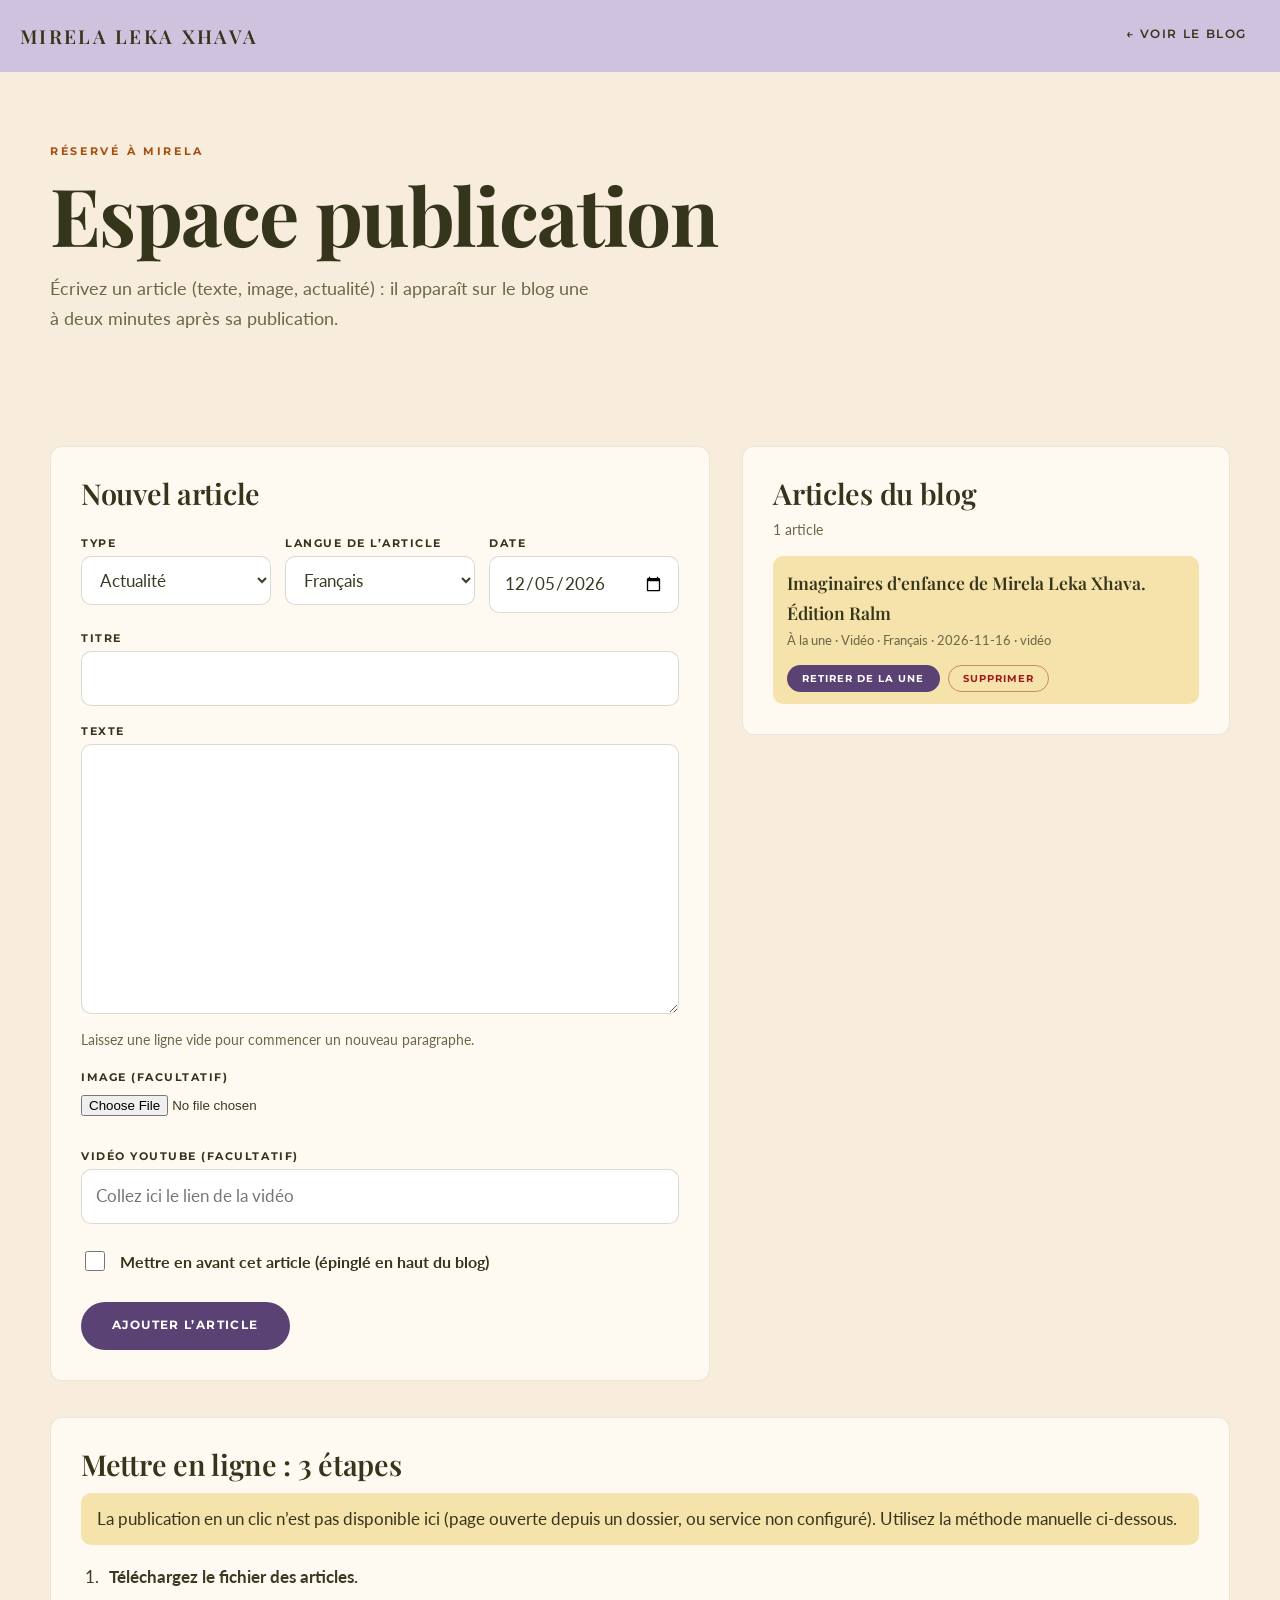
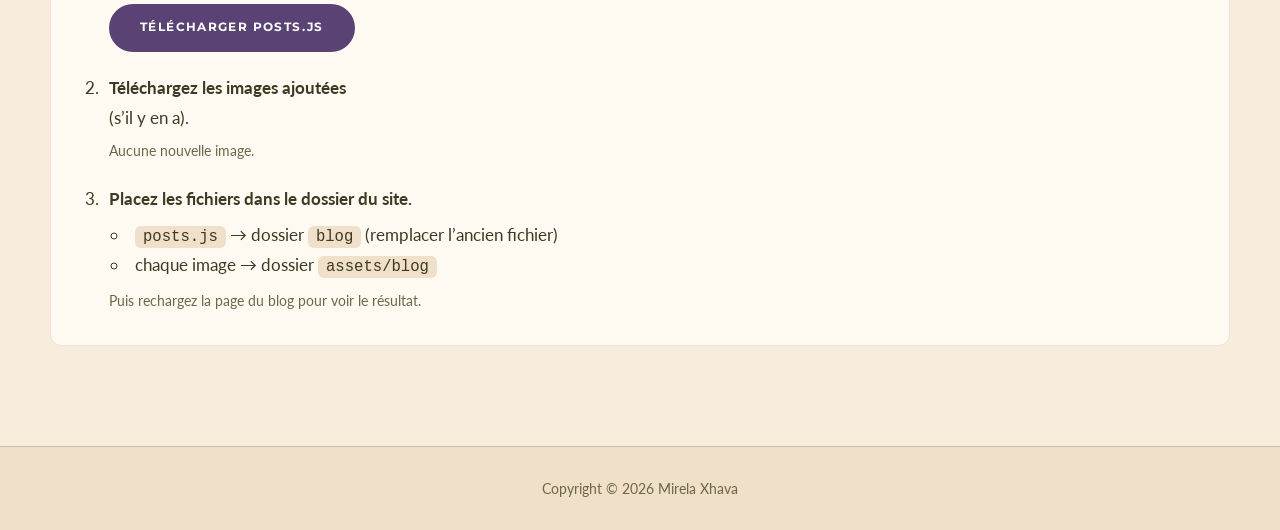
==== commit d54f86e3: "Add files via upload" ====
--- a/blog-admin.html
+++ b/blog-admin.html
@@ -25,12 +25,25 @@
       <div class="wrap">
         <span class="eyebrow">Réservé à Mirela</span>
         <h1>Espace publication</h1>
-        <p>Écrivez un article (texte, image, actualité), puis cliquez sur « Publier sur le site » en bas de page pour le mettre en ligne sur le blog.</p>
+        <p>Écrivez un article (texte, image, actualité) : il apparaît sur le blog une à deux minutes après sa publication.</p>
       </div>
     </section>
 
     <section class="section" style="padding-top:40px">
-      <div class="wrap admin-grid">
+      <div class="wrap" id="online" hidden>
+        <div class="admin-card admin-login">
+          <div>
+            <label for="f-password">Mot de passe de l’auteur</label>
+            <input type="password" id="f-password" autocomplete="current-password">
+          </div>
+          <label class="admin-check" for="f-remember">
+            <input type="checkbox" id="f-remember" checked>
+            Se souvenir du mot de passe sur cet ordinateur
+          </label>
+        </div>
+      </div>
+
+      <div class="wrap admin-grid" style="margin-top:28px">
 
         <form class="admin-card" id="post-form" autocomplete="off">
           <h2>Nouvel article</h2>
@@ -80,7 +93,7 @@
           </label>
 
           <p class="admin-error" id="f-error" role="alert" hidden></p>
-          <button class="btn btn-primary" type="submit">Ajouter l’article</button>
+          <button class="btn btn-primary" type="submit" id="submit-btn">Publier l’article</button>
         </form>
 
         <div>
@@ -92,28 +105,12 @@
         </div>
       </div>
 
-      <div class="wrap" style="margin-top:36px">
-        <div class="admin-card admin-publish" id="publish">
-          <h2>Mettre en ligne</h2>
-          <p class="admin-notice" id="dirty-note" hidden>Vous avez des changements pas encore publiés. Ne fermez pas cette page avant de les avoir publiés.</p>
-
-          <div id="online" hidden>
-            <p class="admin-hint">Un seul clic : les changements sont envoyés au site, qui se met à jour tout seul.</p>
-            <label for="f-password">Mot de passe</label>
-            <input type="password" id="f-password" autocomplete="current-password">
-            <label class="admin-check" for="f-remember">
-              <input type="checkbox" id="f-remember" checked>
-              Se souvenir du mot de passe sur cet ordinateur
-            </label>
-            <p class="admin-error" id="p-error" role="alert" hidden></p>
-            <p class="admin-success" id="p-ok" role="status" hidden></p>
-            <button class="btn btn-primary" type="button" id="publish-btn">Publier sur le site</button>
-          </div>
-
-          <p class="admin-hint" id="offline-note" hidden>La publication en un clic n’est pas disponible ici (page ouverte depuis un dossier, ou service non configuré). Utilisez la méthode manuelle ci-dessous.</p>
-
-          <details class="admin-manual" id="manual">
-          <summary>Méthode manuelle (en secours) : télécharger les fichiers</summary>
+      <!-- Méthode manuelle : visible seulement si la publication en un clic n'est pas disponible -->
+      <div class="wrap" id="publish" style="margin-top:36px" hidden>
+        <div class="admin-card admin-publish">
+          <h2>Mettre en ligne : 3 étapes</h2>
+          <p class="admin-notice">La publication en un clic n’est pas disponible ici (page ouverte depuis un dossier, ou service non configuré). Utilisez la méthode manuelle ci-dessous.</p>
+          <p class="admin-notice" id="dirty-note" hidden>Vous avez des changements pas encore publiés. Ne fermez pas cette page avant d’avoir téléchargé les fichiers ci-dessous.</p>
           <ol class="admin-steps">
             <li>
               <b>Téléchargez le fichier des articles.</b>
@@ -132,12 +129,13 @@
               <span class="admin-hint">Puis rechargez la page du blog pour voir le résultat.</span>
             </li>
           </ol>
-          </details>
         </div>
       </div>
     </section>
   </main>
 
+  <div class="admin-toast" id="toast" role="status" aria-live="polite" hidden></div>
+
   <footer class="footer">Copyright © 2026 Mirela Xhava</footer>
 </body>
 </html>
--- a/css/style.css
+++ b/css/style.css
@@ -263,6 +263,9 @@
 .post-excerpt { margin: 0; color: var(--text); }
 .post-more { margin-top: auto; font: 700 .68rem var(--ui); letter-spacing: .16em; text-transform: uppercase; color: var(--orange-text); }
 .post-empty { text-align: center; color: var(--muted); padding: 24px 0 8px; }
+.blog-post-wrap { text-align: right; margin: 0 0 14px; }
+.blog-post-btn { display: inline-block; padding: 6px 14px; border: 1px solid rgba(90, 66, 117, .4); border-radius: 999px; font: 700 .62rem var(--ui); letter-spacing: .12em; text-transform: uppercase; color: var(--violet); opacity: .75; transition: opacity .2s, background .2s, color .2s; }
+.blog-post-btn:hover, .blog-post-btn:focus-visible { opacity: 1; background: var(--violet); color: #fff; }
 .blog-welcome { max-width: 720px; margin: 0 auto 36px; padding: 24px 30px; background: var(--mustard-soft); border-radius: var(--radius); text-align: center; font-family: var(--serif); font-style: italic; font-size: 1.35rem; line-height: 1.45; color: var(--olive); }
 
 .post-view { max-width: 760px; margin-inline: auto; padding-top: 24px; }
@@ -330,9 +333,11 @@
 .admin-steps .btn { margin-top: 10px; }
 .admin-card input[type="password"] { width: 100%; max-width: 380px; padding: 12px 14px; border: 1px solid var(--line); border-radius: 10px; background: #fff; font: inherit; color: var(--text); }
 .admin-card input[type="password"]:focus { outline: 3px solid var(--lavender); border-color: var(--violet); }
-.admin-success { color: #2f5d2f; font-weight: 700; margin: 14px 0 0; }
-.admin-manual { margin-top: 26px; border-top: 1px solid rgba(52, 53, 27, .12); padding-top: 18px; }
-.admin-manual summary { cursor: pointer; font: 700 .72rem var(--ui); letter-spacing: .12em; text-transform: uppercase; color: var(--violet); }
+.admin-login { display: flex; flex-wrap: wrap; align-items: end; gap: 8px 36px; padding: 22px 30px; }
+.admin-login label.admin-check { margin: 0 0 14px; }
+.admin-toast { position: fixed; left: 50%; bottom: 24px; transform: translateX(-50%); z-index: 50; max-width: min(92vw, 560px); padding: 14px 22px; border-radius: 12px; background: var(--olive); color: #fff; font-weight: 700; box-shadow: 0 10px 30px rgba(0, 0, 0, .22); text-align: center; }
+.admin-toast.is-error { background: #9b1c1c; }
+.is-busy .admin-pin, .is-busy .admin-del, .is-busy #submit-btn { opacity: .5; pointer-events: none; }
 .admin-images { display: flex; flex-wrap: wrap; gap: 10px; }
 .admin-where { margin: 8px 0 6px; padding-left: 20px; }
 .admin-where code { background: var(--cream-2); padding: 2px 8px; border-radius: 6px; font-size: .92em; }
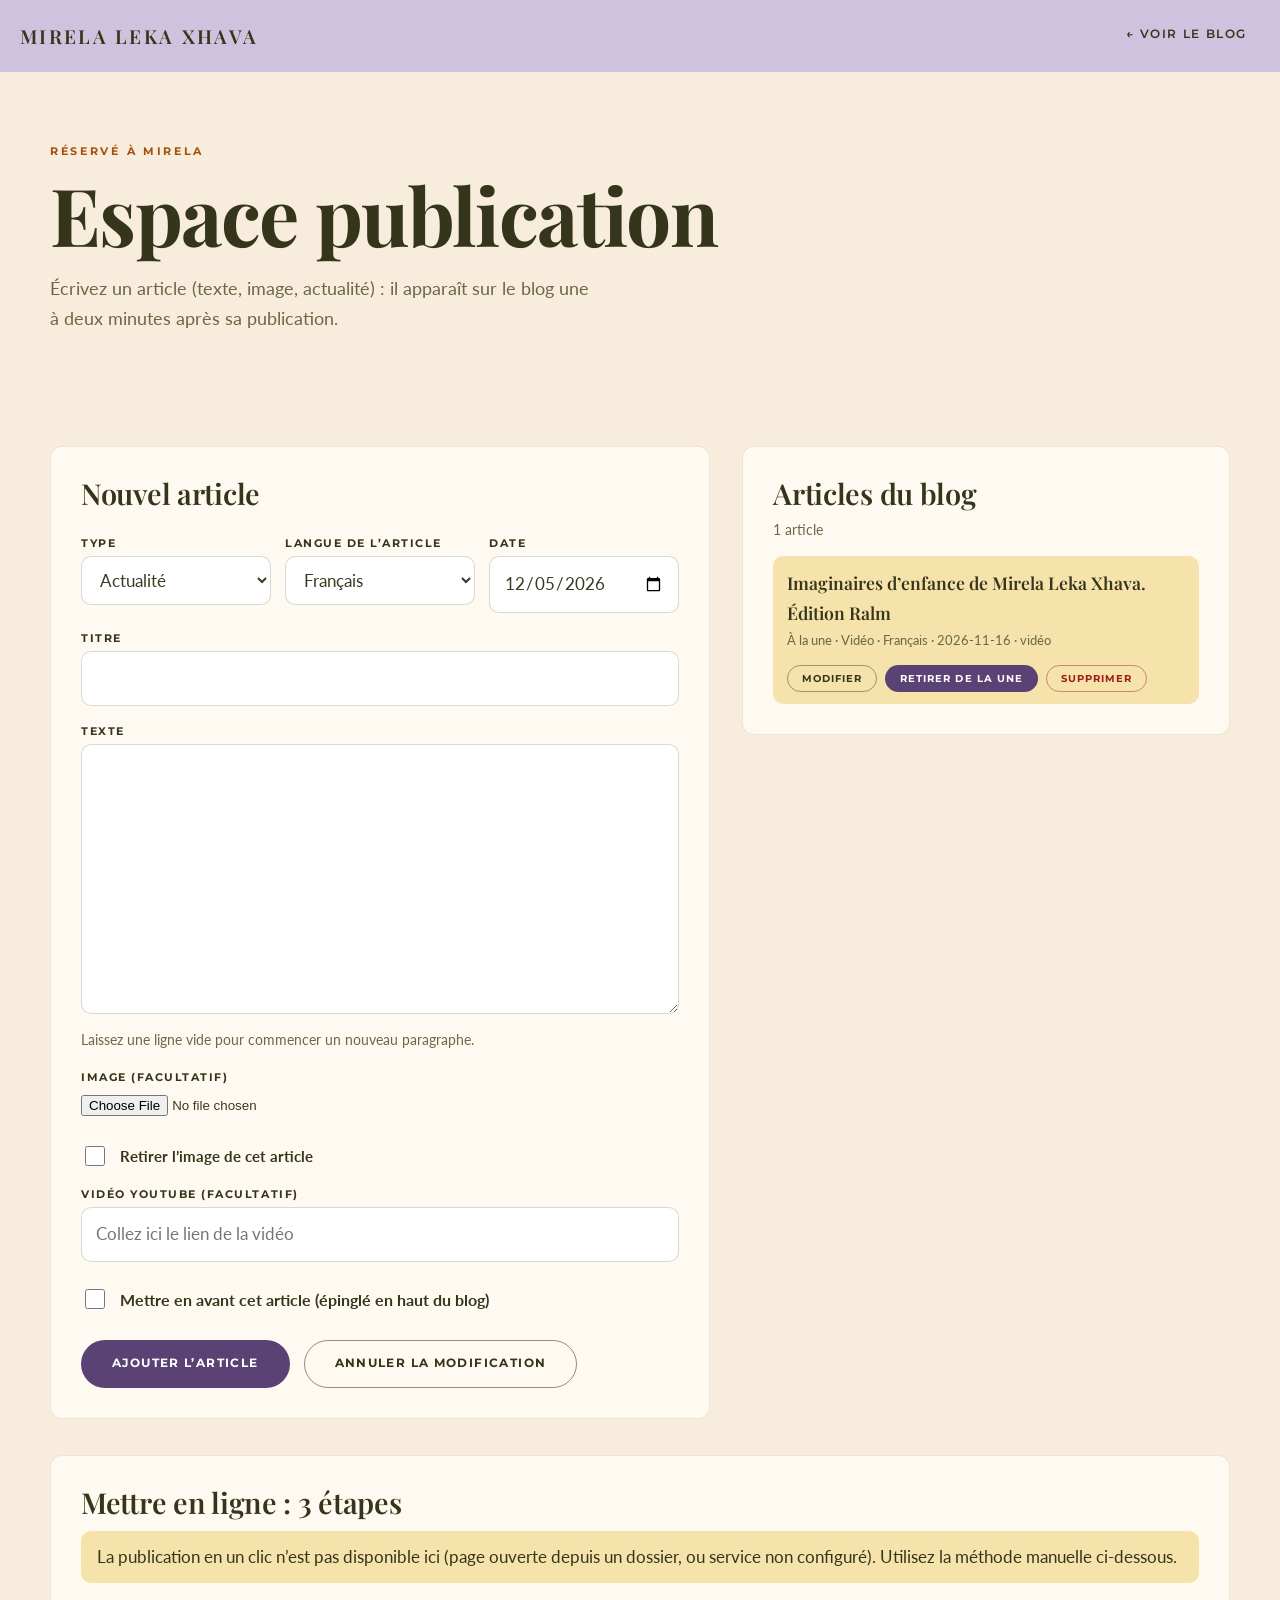
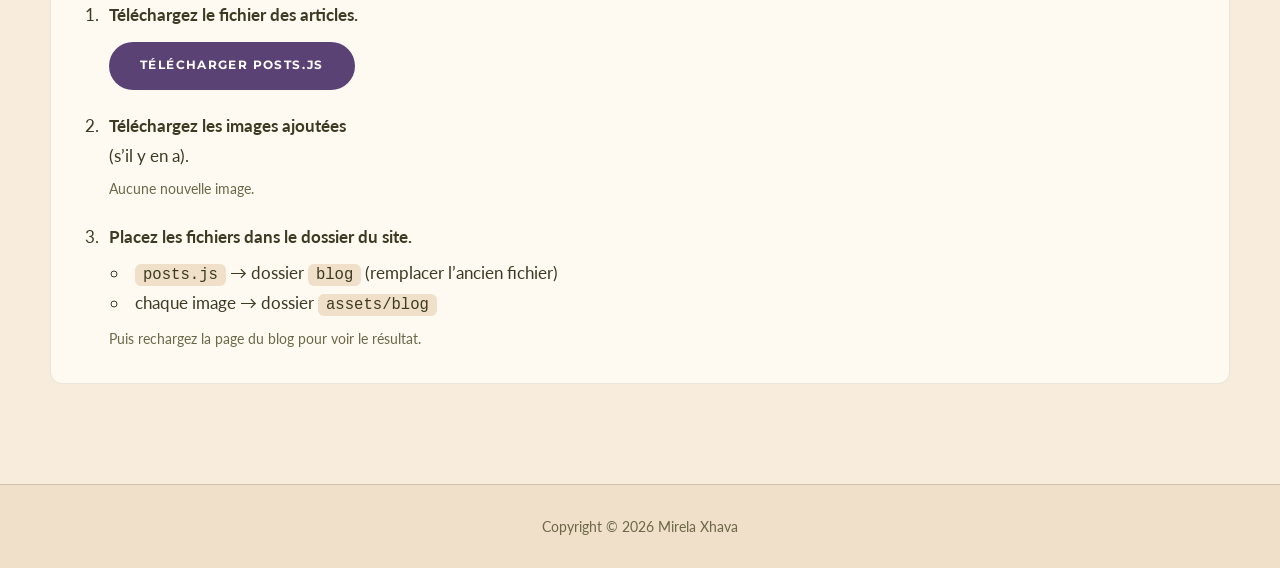
==== commit 1be05cf3: "Add files via upload" ====
--- a/blog-admin.html
+++ b/blog-admin.html
@@ -46,7 +46,8 @@
       <div class="wrap admin-grid" style="margin-top:28px">
 
         <form class="admin-card" id="post-form" autocomplete="off">
-          <h2>Nouvel article</h2>
+          <h2 id="form-title">Nouvel article</h2>
+          <p class="admin-notice" id="edit-note" hidden></p>
 
           <div class="admin-row">
             <div>
@@ -83,6 +84,10 @@
           <label for="f-image">Image (facultatif)</label>
           <input type="file" id="f-image" accept="image/*">
           <img id="f-preview" alt="" hidden>
+          <label class="admin-check admin-check-small" for="f-noimage" id="f-noimage-wrap" hidden>
+            <input type="checkbox" id="f-noimage">
+            Retirer l’image de cet article
+          </label>
 
           <label for="f-video">Vidéo YouTube (facultatif)</label>
           <input type="text" id="f-video" placeholder="Collez ici le lien de la vidéo">
@@ -93,7 +98,10 @@
           </label>
 
           <p class="admin-error" id="f-error" role="alert" hidden></p>
-          <button class="btn btn-primary" type="submit" id="submit-btn">Publier l’article</button>
+          <div class="admin-form-actions">
+            <button class="btn btn-primary" type="submit" id="submit-btn">Publier l’article</button>
+            <button class="btn btn-ghost" type="button" id="cancel-edit" hidden>Annuler la modification</button>
+          </div>
         </form>
 
         <div>
--- a/css/style.css
+++ b/css/style.css
@@ -316,6 +316,11 @@
 .admin-pin { background: none; border: 1px solid rgba(90, 66, 117, .5); color: var(--violet); border-radius: 999px; padding: 6px 14px; font: 700 .64rem var(--ui); letter-spacing: .1em; text-transform: uppercase; cursor: pointer; }
 .admin-pin:hover, .admin-pin.is-on { background: var(--violet); color: #fff; }
 .admin-item.is-pinned { background: var(--mustard-soft); }
+.admin-edit { background: none; border: 1px solid rgba(52, 53, 27, .45); color: var(--olive); border-radius: 999px; padding: 6px 14px; font: 700 .64rem var(--ui); letter-spacing: .1em; text-transform: uppercase; cursor: pointer; }
+.admin-edit:hover { background: var(--olive); color: #fff; }
+.admin-item.is-editing { outline: 3px solid var(--lavender); }
+.admin-form-actions { display: flex; flex-wrap: wrap; gap: 0 14px; }
+.admin-card label.admin-check.admin-check-small { margin-top: 12px; font-size: .92rem; }
 .admin-card .btn { margin-top: 22px; }
 #f-preview { max-width: 220px; border-radius: 10px; margin-top: 12px; }
 .admin-list { list-style: none; margin: 14px 0 0; padding: 0; display: grid; gap: 10px; }
@@ -337,7 +342,7 @@
 .admin-login label.admin-check { margin: 0 0 14px; }
 .admin-toast { position: fixed; left: 50%; bottom: 24px; transform: translateX(-50%); z-index: 50; max-width: min(92vw, 560px); padding: 14px 22px; border-radius: 12px; background: var(--olive); color: #fff; font-weight: 700; box-shadow: 0 10px 30px rgba(0, 0, 0, .22); text-align: center; }
 .admin-toast.is-error { background: #9b1c1c; }
-.is-busy .admin-pin, .is-busy .admin-del, .is-busy #submit-btn { opacity: .5; pointer-events: none; }
+.is-busy .admin-pin, .is-busy .admin-del, .is-busy .admin-edit, .is-busy #submit-btn, .is-busy #cancel-edit { opacity: .5; pointer-events: none; }
 .admin-images { display: flex; flex-wrap: wrap; gap: 10px; }
 .admin-where { margin: 8px 0 6px; padding-left: 20px; }
 .admin-where code { background: var(--cream-2); padding: 2px 8px; border-radius: 6px; font-size: .92em; }
